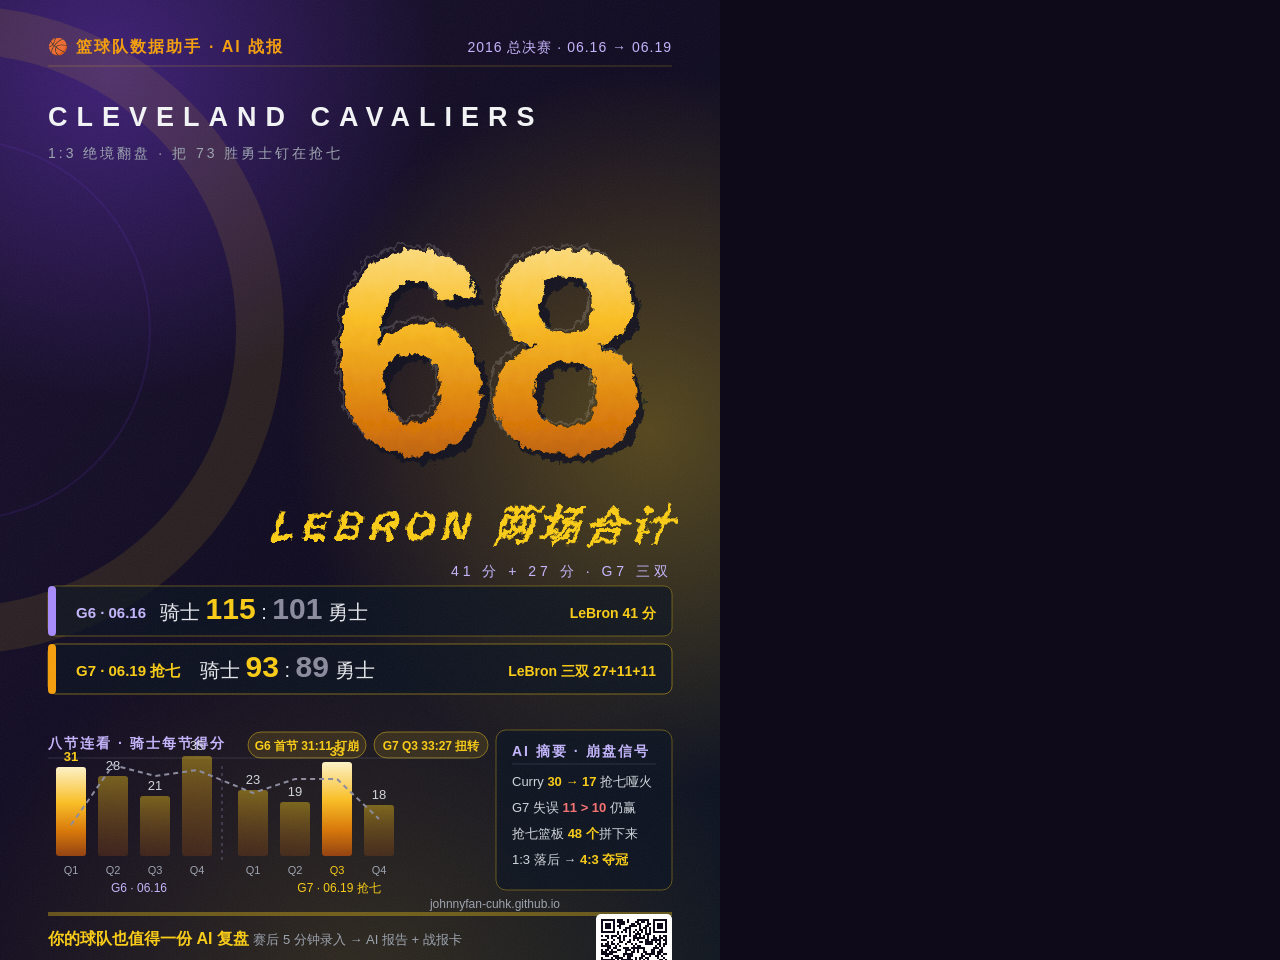
==== marketing/poster_g67.html @ f61da857 "marketing: 笔记③封面海报（G6→G7 八节对比，ESPN 风模板复用）" ====
<!DOCTYPE html>
<html lang="zh">
<head>
<meta charset="UTF-8">
<title>poster · g6g7 v1 (ESPN compare)</title>
<style>html,body{margin:0;padding:0;background:#0e0a1a}svg{display:block}</style>
</head>
<body>
<svg width="720" height="960" viewBox="0 0 720 960" xmlns="http://www.w3.org/2000/svg" font-family="'Microsoft YaHei','Segoe UI',sans-serif">
  <defs>
    <linearGradient id="bg" x1="0" y1="0" x2="1" y2="1">
      <stop offset="0" stop-color="#1a1030"/><stop offset=".5" stop-color="#0f0a20"/><stop offset="1" stop-color="#0b1220"/>
    </linearGradient>
    <linearGradient id="gold" x1="0" y1="0" x2="0" y2="1">
      <stop offset="0" stop-color="#fef3c7"/><stop offset=".4" stop-color="#fbbf24"/><stop offset=".72" stop-color="#d97706"/><stop offset="1" stop-color="#92400e"/>
    </linearGradient>
    <linearGradient id="goldDim" x1="0" y1="0" x2="0" y2="1">
      <stop offset="0" stop-color="rgba(250,204,21,.42)"/><stop offset="1" stop-color="rgba(180,83,9,.22)"/>
    </linearGradient>
    <radialGradient id="glowP" cx=".5" cy=".5" r=".5">
      <stop offset="0" stop-color="rgba(124,58,237,.38)"/><stop offset="1" stop-color="rgba(124,58,237,0)"/>
    </radialGradient>
    <radialGradient id="glowG" cx=".5" cy=".5" r=".5">
      <stop offset="0" stop-color="rgba(250,204,21,.30)"/><stop offset="1" stop-color="rgba(250,204,21,0)"/>
    </radialGradient>
    <filter id="brush" x="-15%" y="-15%" width="130%" height="130%">
      <feTurbulence type="fractalNoise" baseFrequency="0.11 0.08" numOctaves="3" seed="9" result="t"/>
      <feDisplacementMap in="SourceGraphic" in2="t" scale="13" xChannelSelector="R" yChannelSelector="G"/>
    </filter>
    <filter id="brushSoft" x="-15%" y="-15%" width="130%" height="130%">
      <feTurbulence type="fractalNoise" baseFrequency="0.14 0.1" numOctaves="2" seed="4" result="t"/>
      <feDisplacementMap in="SourceGraphic" in2="t" scale="9" xChannelSelector="R" yChannelSelector="G"/>
    </filter>
    <filter id="grain">
      <feTurbulence type="fractalNoise" baseFrequency="0.8" numOctaves="2"/>
      <feColorMatrix type="saturate" values="0"/>
    </filter>
  </defs>

  <rect width="720" height="960" fill="url(#bg)"/>
  <circle cx="110" cy="70" r="330" fill="url(#glowP)"/>
  <circle cx="650" cy="430" r="360" fill="url(#glowG)"/>
  <circle cx="360" cy="1010" r="420" fill="url(#glowG)" opacity=".5"/>
  <circle cx="-40" cy="330" r="300" fill="none" stroke="rgba(250,204,21,.10)" stroke-width="48"/>
  <circle cx="-40" cy="330" r="190" fill="none" stroke="rgba(124,58,237,.12)" stroke-width="2"/>

  <text x="48" y="52" font-size="16" font-weight="700" fill="#f59e0b" letter-spacing="2">🏀 篮球队数据助手 · AI 战报</text>
  <text x="672" y="52" font-size="14" fill="#c4b5fd" letter-spacing="1" text-anchor="end">2016 总决赛 · 06.16 → 06.19</text>
  <line x1="48" y1="66" x2="672" y2="66" stroke="rgba(250,204,21,.25)" stroke-width="1"/>

  <text x="48" y="126" font-size="27" fill="#f3f4f6" letter-spacing="9" font-weight="600">CLEVELAND CAVALIERS</text>
  <text x="48" y="158" font-size="14" fill="#9ca3af" letter-spacing="3">1:3 绝境翻盘 · 把 73 胜勇士钉在抢七</text>

  <g filter="url(#brush)">
    <text x="330" y="452" font-size="290" font-weight="900" letter-spacing="-6" fill="rgba(11,18,32,.85)" transform="translate(7 8)">68</text>
    <text x="330" y="452" font-size="290" font-weight="900" letter-spacing="-6" fill="none" stroke="rgba(255,255,255,.16)" stroke-width="2" transform="translate(-4 -4)">68</text>
    <text x="330" y="452" font-size="290" font-weight="900" letter-spacing="-6" fill="url(#gold)">68</text>
  </g>
  <g filter="url(#brushSoft)">
    <text x="270" y="540" font-size="40" font-style="italic" font-weight="900" letter-spacing="6" fill="#facc15" transform="skewX(-8)" transform-origin="270 540">LEBRON 两场合计</text>
  </g>
  <text x="672" y="576" font-size="14" fill="#c4b5fd" letter-spacing="4" text-anchor="end">41 分 + 27 分 · G7 三双</text>

  <!-- 两条比分条 -->
  <g>
    <rect x="48" y="586" width="624" height="50" rx="8" fill="rgba(11,18,32,.72)" stroke="rgba(250,204,21,.35)"/>
    <rect x="48" y="586" width="8" height="50" rx="4" fill="#a78bfa"/>
    <text x="76" y="618" font-size="15" fill="#c4b5fd" font-weight="700">G6 · 06.16</text>
    <text x="160" y="619" font-size="20" fill="#e5e7eb">骑士 <tspan font-size="30" font-weight="900" fill="#facc15">115</tspan> : <tspan font-size="30" font-weight="900" fill="#8b8b9e">101</tspan> 勇士</text>
    <text x="656" y="618" font-size="14" fill="#facc15" text-anchor="end" font-weight="700">LeBron 41 分</text>
  </g>
  <g>
    <rect x="48" y="644" width="624" height="50" rx="8" fill="rgba(11,18,32,.72)" stroke="rgba(250,204,21,.45)"/>
    <rect x="48" y="644" width="8" height="50" rx="4" fill="#f59e0b"/>
    <text x="76" y="676" font-size="15" fill="#facc15" font-weight="700">G7 · 06.19 抢七</text>
    <text x="200" y="677" font-size="20" fill="#e5e7eb">骑士 <tspan font-size="30" font-weight="900" fill="#facc15">93</tspan> : <tspan font-size="30" font-weight="900" fill="#8b8b9e">89</tspan> 勇士</text>
    <text x="656" y="676" font-size="14" fill="#facc15" text-anchor="end" font-weight="700">LeBron 三双 27+11+11</text>
  </g>

  <!-- 左：8 节走势（G6|G7） -->
  <g>
    <text x="48" y="748" font-size="14" font-weight="700" fill="#c4b5fd" letter-spacing="2">八节连看 · 骑士每节得分</text>
    <rect x="248" y="732" width="118" height="26" rx="13" fill="rgba(250,204,21,.12)" stroke="rgba(250,204,21,.45)"/>
    <text x="307" y="750" font-size="12" font-weight="700" fill="#facc15" text-anchor="middle">G6 首节 31:11 打崩</text>
    <rect x="374" y="732" width="114" height="26" rx="13" fill="rgba(250,204,21,.12)" stroke="rgba(250,204,21,.45)"/>
    <text x="431" y="750" font-size="12" font-weight="700" fill="#facc15" text-anchor="middle">G7 Q3 33:27 扭转</text>
    <line x1="48" y1="758" x2="470" y2="758" stroke="rgba(148,163,184,.2)"/>
    <g>
      <rect x="56"  y="767" width="30" height="89"  rx="3" fill="url(#gold)"/>
      <rect x="98"  y="776" width="30" height="80"  rx="3" fill="url(#goldDim)"/>
      <rect x="140" y="796" width="30" height="60"  rx="3" fill="url(#goldDim)"/>
      <rect x="182" y="756" width="30" height="100" rx="3" fill="url(#goldDim)"/>
      <rect x="238" y="790" width="30" height="66"  rx="3" fill="url(#goldDim)"/>
      <rect x="280" y="802" width="30" height="54"  rx="3" fill="url(#goldDim)"/>
      <rect x="322" y="762" width="30" height="94"  rx="3" fill="url(#gold)"/>
      <rect x="364" y="805" width="30" height="51"  rx="3" fill="url(#goldDim)"/>
    </g>
    <text x="71"  y="761" font-size="13" font-weight="700" fill="#facc15" text-anchor="middle">31</text>
    <text x="113" y="770" font-size="13" fill="#d1d5db" text-anchor="middle">28</text>
    <text x="155" y="790" font-size="13" fill="#d1d5db" text-anchor="middle">21</text>
    <text x="197" y="750" font-size="13" fill="#d1d5db" text-anchor="middle">35</text>
    <text x="253" y="784" font-size="13" fill="#d1d5db" text-anchor="middle">23</text>
    <text x="295" y="796" font-size="13" fill="#d1d5db" text-anchor="middle">19</text>
    <text x="337" y="756" font-size="13" font-weight="700" fill="#facc15" text-anchor="middle">33</text>
    <text x="379" y="799" font-size="13" fill="#d1d5db" text-anchor="middle">18</text>
    <polyline points="71,825 113,765 155,776 197,770 253,793 295,779 337,779 379,819" fill="none" stroke="#8b8b9e" stroke-width="2" stroke-dasharray="5 4"/>
    <line x1="222" y1="766" x2="222" y2="860" stroke="rgba(196,181,253,.4)" stroke-dasharray="3 4"/>
    <text x="71" y="874" font-size="11" fill="#9ca3af" text-anchor="middle">Q1</text>
    <text x="113" y="874" font-size="11" fill="#9ca3af" text-anchor="middle">Q2</text>
    <text x="155" y="874" font-size="11" fill="#9ca3af" text-anchor="middle">Q3</text>
    <text x="197" y="874" font-size="11" fill="#9ca3af" text-anchor="middle">Q4</text>
    <text x="253" y="874" font-size="11" fill="#9ca3af" text-anchor="middle">Q1</text>
    <text x="295" y="874" font-size="11" fill="#9ca3af" text-anchor="middle">Q2</text>
    <text x="337" y="874" font-size="11" fill="#facc15" text-anchor="middle">Q3</text>
    <text x="379" y="874" font-size="11" fill="#9ca3af" text-anchor="middle">Q4</text>
    <text x="139" y="892" font-size="12" fill="#c4b5fd" text-anchor="middle">G6 · 06.16</text>
    <text x="339" y="892" font-size="12" fill="#facc15" text-anchor="middle">G7 · 06.19 抢七</text>
    <text x="71" y="761" font-size="13" fill="none"/>
  </g>

  <!-- 右：崩盘信号侧栏 -->
  <g>
    <rect x="496" y="730" width="176" height="160" rx="10" fill="rgba(11,18,32,.72)" stroke="rgba(250,204,21,.35)"/>
    <text x="512" y="756" font-size="14" font-weight="700" fill="#c4b5fd" letter-spacing="2">AI 摘要 · 崩盘信号</text>
    <line x1="512" y1="764" x2="656" y2="764" stroke="rgba(148,163,184,.2)"/>
    <text x="512" y="786" font-size="13" fill="#d1d5db">Curry <tspan fill="#facc15" font-weight="700">30 → 17</tspan> 抢七哑火</text>
    <text x="512" y="812" font-size="13" fill="#d1d5db">G7 失误 <tspan fill="#f87171" font-weight="700">11 &gt; 10</tspan> 仍赢</text>
    <text x="512" y="838" font-size="13" fill="#d1d5db">抢七篮板 <tspan fill="#facc15" font-weight="700">48 个</tspan>拼下来</text>
    <text x="512" y="864" font-size="13" fill="#d1d5db">1:3 落后 → <tspan fill="#facc15" font-weight="700">4:3 夺冠</tspan></text>
  </g>

  <g>
    <rect x="48" y="912" width="624" height="4" fill="rgba(250,204,21,.35)"/>
    <text x="48" y="944" font-size="16" font-weight="700" fill="#facc15">你的球队也值得一份 AI 复盘 <tspan fill="#9ca3af" font-size="13" font-weight="400">赛后 5 分钟录入 → AI 报告 + 战报卡</tspan></text>
    <text x="560" y="908" font-size="12" fill="#9ca3af" text-anchor="end">johnnyfan-cuhk.github.io</text>
  </g>

  <rect width="720" height="960" filter="url(#grain)" opacity="0.06"/>
</svg>

<script src="../js/qrcode.js"></script>
<script>
  const qr = qrcode(0, 'M');
  qr.addData('https://johnnyfan-cuhk.github.io/basketball-stats-agent/');
  qr.make();
  const n = qr.getModuleCount();
  const s = 2;
  const svg = document.querySelector('svg');
  const g = document.createElementNS('http://www.w3.org/2000/svg', 'g');
  const bg = document.createElementNS('http://www.w3.org/2000/svg', 'rect');
  bg.setAttribute('x', 596); bg.setAttribute('y', 914);
  bg.setAttribute('width', n * s + 10); bg.setAttribute('height', n * s + 10);
  bg.setAttribute('rx', 5); bg.setAttribute('fill', '#ffffff');
  g.appendChild(bg);
  for (let r = 0; r < n; r++) for (let c = 0; c < n; c++) {
    if (!qr.isDark(r, c)) continue;
    const dot = document.createElementNS('http://www.w3.org/2000/svg', 'rect');
    dot.setAttribute('x', 596 + 5 + c * s); dot.setAttribute('y', 914 + 5 + r * s);
    dot.setAttribute('width', s); dot.setAttribute('height', s); dot.setAttribute('fill', '#0e0a1a');
    g.appendChild(dot);
  }
  svg.appendChild(g);
</script>
</body>
</html>
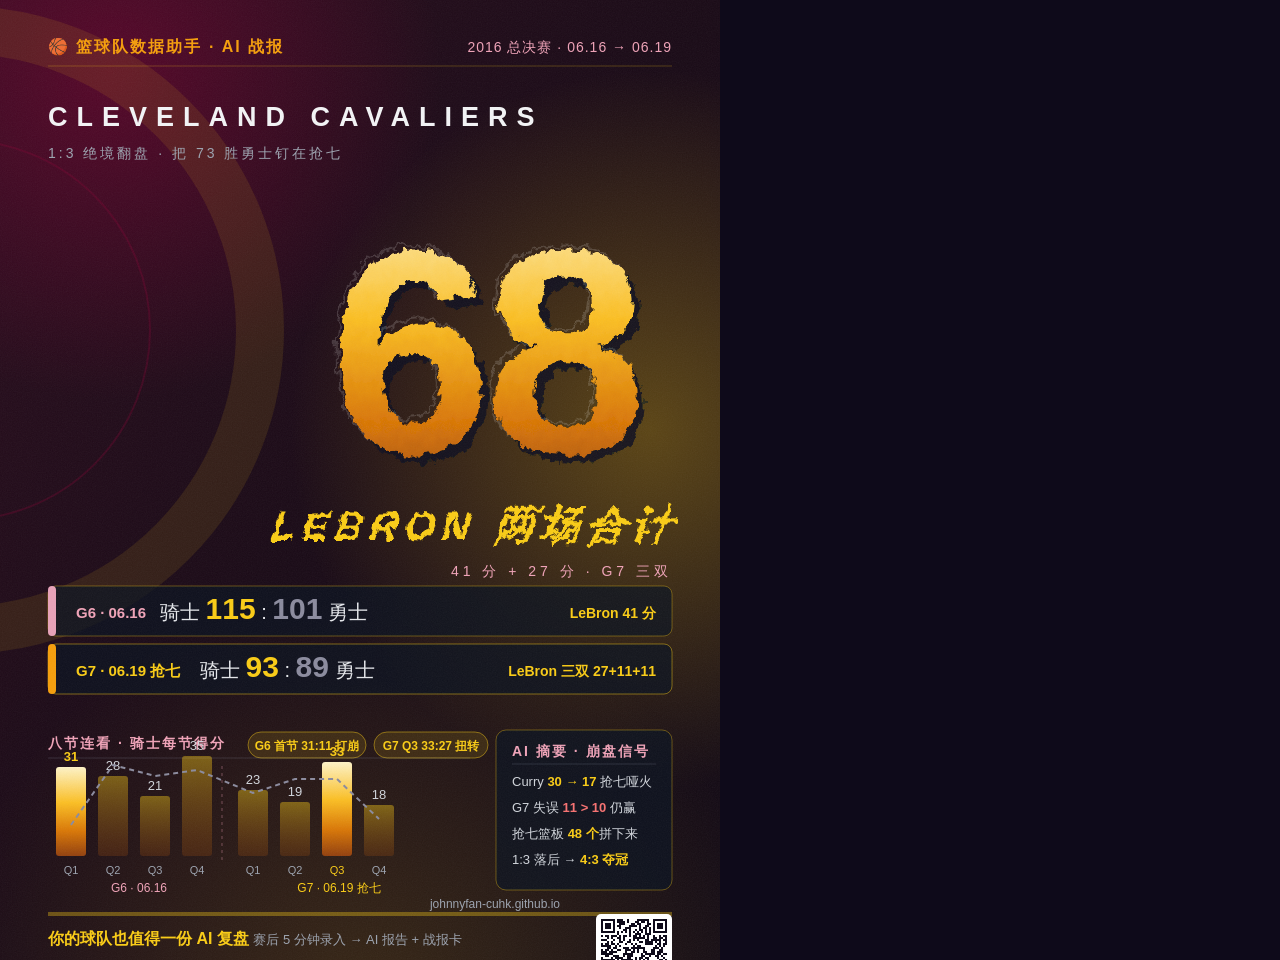
==== commit 68a1188d: "marketing: G6→G7 海报换骑士酒红主题（球队专属配色：骑士酒红+金 / 湖人紫+金）" ====
--- a/marketing/poster_g67.html
+++ b/marketing/poster_g67.html
@@ -9,7 +9,7 @@
 <svg width="720" height="960" viewBox="0 0 720 960" xmlns="http://www.w3.org/2000/svg" font-family="'Microsoft YaHei','Segoe UI',sans-serif">
   <defs>
     <linearGradient id="bg" x1="0" y1="0" x2="1" y2="1">
-      <stop offset="0" stop-color="#1a1030"/><stop offset=".5" stop-color="#0f0a20"/><stop offset="1" stop-color="#0b1220"/>
+      <stop offset="0" stop-color="#2c0d1e"/><stop offset=".5" stop-color="#190a16"/><stop offset="1" stop-color="#120a14"/>
     </linearGradient>
     <linearGradient id="gold" x1="0" y1="0" x2="0" y2="1">
       <stop offset="0" stop-color="#fef3c7"/><stop offset=".4" stop-color="#fbbf24"/><stop offset=".72" stop-color="#d97706"/><stop offset="1" stop-color="#92400e"/>
@@ -18,7 +18,7 @@
       <stop offset="0" stop-color="rgba(250,204,21,.42)"/><stop offset="1" stop-color="rgba(180,83,9,.22)"/>
     </linearGradient>
     <radialGradient id="glowP" cx=".5" cy=".5" r=".5">
-      <stop offset="0" stop-color="rgba(124,58,237,.38)"/><stop offset="1" stop-color="rgba(124,58,237,0)"/>
+      <stop offset="0" stop-color="rgba(142,0,56,.45)"/><stop offset="1" stop-color="rgba(142,0,56,0)"/>
     </radialGradient>
     <radialGradient id="glowG" cx=".5" cy=".5" r=".5">
       <stop offset="0" stop-color="rgba(250,204,21,.30)"/><stop offset="1" stop-color="rgba(250,204,21,0)"/>
@@ -42,10 +42,10 @@
   <circle cx="650" cy="430" r="360" fill="url(#glowG)"/>
   <circle cx="360" cy="1010" r="420" fill="url(#glowG)" opacity=".5"/>
   <circle cx="-40" cy="330" r="300" fill="none" stroke="rgba(250,204,21,.10)" stroke-width="48"/>
-  <circle cx="-40" cy="330" r="190" fill="none" stroke="rgba(124,58,237,.12)" stroke-width="2"/>
+  <circle cx="-40" cy="330" r="190" fill="none" stroke="rgba(142,0,56,.28)" stroke-width="2"/>
 
   <text x="48" y="52" font-size="16" font-weight="700" fill="#f59e0b" letter-spacing="2">🏀 篮球队数据助手 · AI 战报</text>
-  <text x="672" y="52" font-size="14" fill="#c4b5fd" letter-spacing="1" text-anchor="end">2016 总决赛 · 06.16 → 06.19</text>
+  <text x="672" y="52" font-size="14" fill="#f0a3b8" letter-spacing="1" text-anchor="end">2016 总决赛 · 06.16 → 06.19</text>
   <line x1="48" y1="66" x2="672" y2="66" stroke="rgba(250,204,21,.25)" stroke-width="1"/>
 
   <text x="48" y="126" font-size="27" fill="#f3f4f6" letter-spacing="9" font-weight="600">CLEVELAND CAVALIERS</text>
@@ -59,13 +59,13 @@
   <g filter="url(#brushSoft)">
     <text x="270" y="540" font-size="40" font-style="italic" font-weight="900" letter-spacing="6" fill="#facc15" transform="skewX(-8)" transform-origin="270 540">LEBRON 两场合计</text>
   </g>
-  <text x="672" y="576" font-size="14" fill="#c4b5fd" letter-spacing="4" text-anchor="end">41 分 + 27 分 · G7 三双</text>
+  <text x="672" y="576" font-size="14" fill="#f0a3b8" letter-spacing="4" text-anchor="end">41 分 + 27 分 · G7 三双</text>
 
   <!-- 两条比分条 -->
   <g>
     <rect x="48" y="586" width="624" height="50" rx="8" fill="rgba(11,18,32,.72)" stroke="rgba(250,204,21,.35)"/>
-    <rect x="48" y="586" width="8" height="50" rx="4" fill="#a78bfa"/>
-    <text x="76" y="618" font-size="15" fill="#c4b5fd" font-weight="700">G6 · 06.16</text>
+    <rect x="48" y="586" width="8" height="50" rx="4" fill="#e8a2b8"/>
+    <text x="76" y="618" font-size="15" fill="#f0a3b8" font-weight="700">G6 · 06.16</text>
     <text x="160" y="619" font-size="20" fill="#e5e7eb">骑士 <tspan font-size="30" font-weight="900" fill="#facc15">115</tspan> : <tspan font-size="30" font-weight="900" fill="#8b8b9e">101</tspan> 勇士</text>
     <text x="656" y="618" font-size="14" fill="#facc15" text-anchor="end" font-weight="700">LeBron 41 分</text>
   </g>
@@ -79,7 +79,7 @@
 
   <!-- 左：8 节走势（G6|G7） -->
   <g>
-    <text x="48" y="748" font-size="14" font-weight="700" fill="#c4b5fd" letter-spacing="2">八节连看 · 骑士每节得分</text>
+    <text x="48" y="748" font-size="14" font-weight="700" fill="#f0a3b8" letter-spacing="2">八节连看 · 骑士每节得分</text>
     <rect x="248" y="732" width="118" height="26" rx="13" fill="rgba(250,204,21,.12)" stroke="rgba(250,204,21,.45)"/>
     <text x="307" y="750" font-size="12" font-weight="700" fill="#facc15" text-anchor="middle">G6 首节 31:11 打崩</text>
     <rect x="374" y="732" width="114" height="26" rx="13" fill="rgba(250,204,21,.12)" stroke="rgba(250,204,21,.45)"/>
@@ -104,7 +104,7 @@
     <text x="337" y="756" font-size="13" font-weight="700" fill="#facc15" text-anchor="middle">33</text>
     <text x="379" y="799" font-size="13" fill="#d1d5db" text-anchor="middle">18</text>
     <polyline points="71,825 113,765 155,776 197,770 253,793 295,779 337,779 379,819" fill="none" stroke="#8b8b9e" stroke-width="2" stroke-dasharray="5 4"/>
-    <line x1="222" y1="766" x2="222" y2="860" stroke="rgba(196,181,253,.4)" stroke-dasharray="3 4"/>
+    <line x1="222" y1="766" x2="222" y2="860" stroke="rgba(240,163,184,.4)" stroke-dasharray="3 4"/>
     <text x="71" y="874" font-size="11" fill="#9ca3af" text-anchor="middle">Q1</text>
     <text x="113" y="874" font-size="11" fill="#9ca3af" text-anchor="middle">Q2</text>
     <text x="155" y="874" font-size="11" fill="#9ca3af" text-anchor="middle">Q3</text>
@@ -113,7 +113,7 @@
     <text x="295" y="874" font-size="11" fill="#9ca3af" text-anchor="middle">Q2</text>
     <text x="337" y="874" font-size="11" fill="#facc15" text-anchor="middle">Q3</text>
     <text x="379" y="874" font-size="11" fill="#9ca3af" text-anchor="middle">Q4</text>
-    <text x="139" y="892" font-size="12" fill="#c4b5fd" text-anchor="middle">G6 · 06.16</text>
+    <text x="139" y="892" font-size="12" fill="#f0a3b8" text-anchor="middle">G6 · 06.16</text>
     <text x="339" y="892" font-size="12" fill="#facc15" text-anchor="middle">G7 · 06.19 抢七</text>
     <text x="71" y="761" font-size="13" fill="none"/>
   </g>
@@ -121,7 +121,7 @@
   <!-- 右：崩盘信号侧栏 -->
   <g>
     <rect x="496" y="730" width="176" height="160" rx="10" fill="rgba(11,18,32,.72)" stroke="rgba(250,204,21,.35)"/>
-    <text x="512" y="756" font-size="14" font-weight="700" fill="#c4b5fd" letter-spacing="2">AI 摘要 · 崩盘信号</text>
+    <text x="512" y="756" font-size="14" font-weight="700" fill="#f0a3b8" letter-spacing="2">AI 摘要 · 崩盘信号</text>
     <line x1="512" y1="764" x2="656" y2="764" stroke="rgba(148,163,184,.2)"/>
     <text x="512" y="786" font-size="13" fill="#d1d5db">Curry <tspan fill="#facc15" font-weight="700">30 → 17</tspan> 抢七哑火</text>
     <text x="512" y="812" font-size="13" fill="#d1d5db">G7 失误 <tspan fill="#f87171" font-weight="700">11 &gt; 10</tspan> 仍赢</text>
